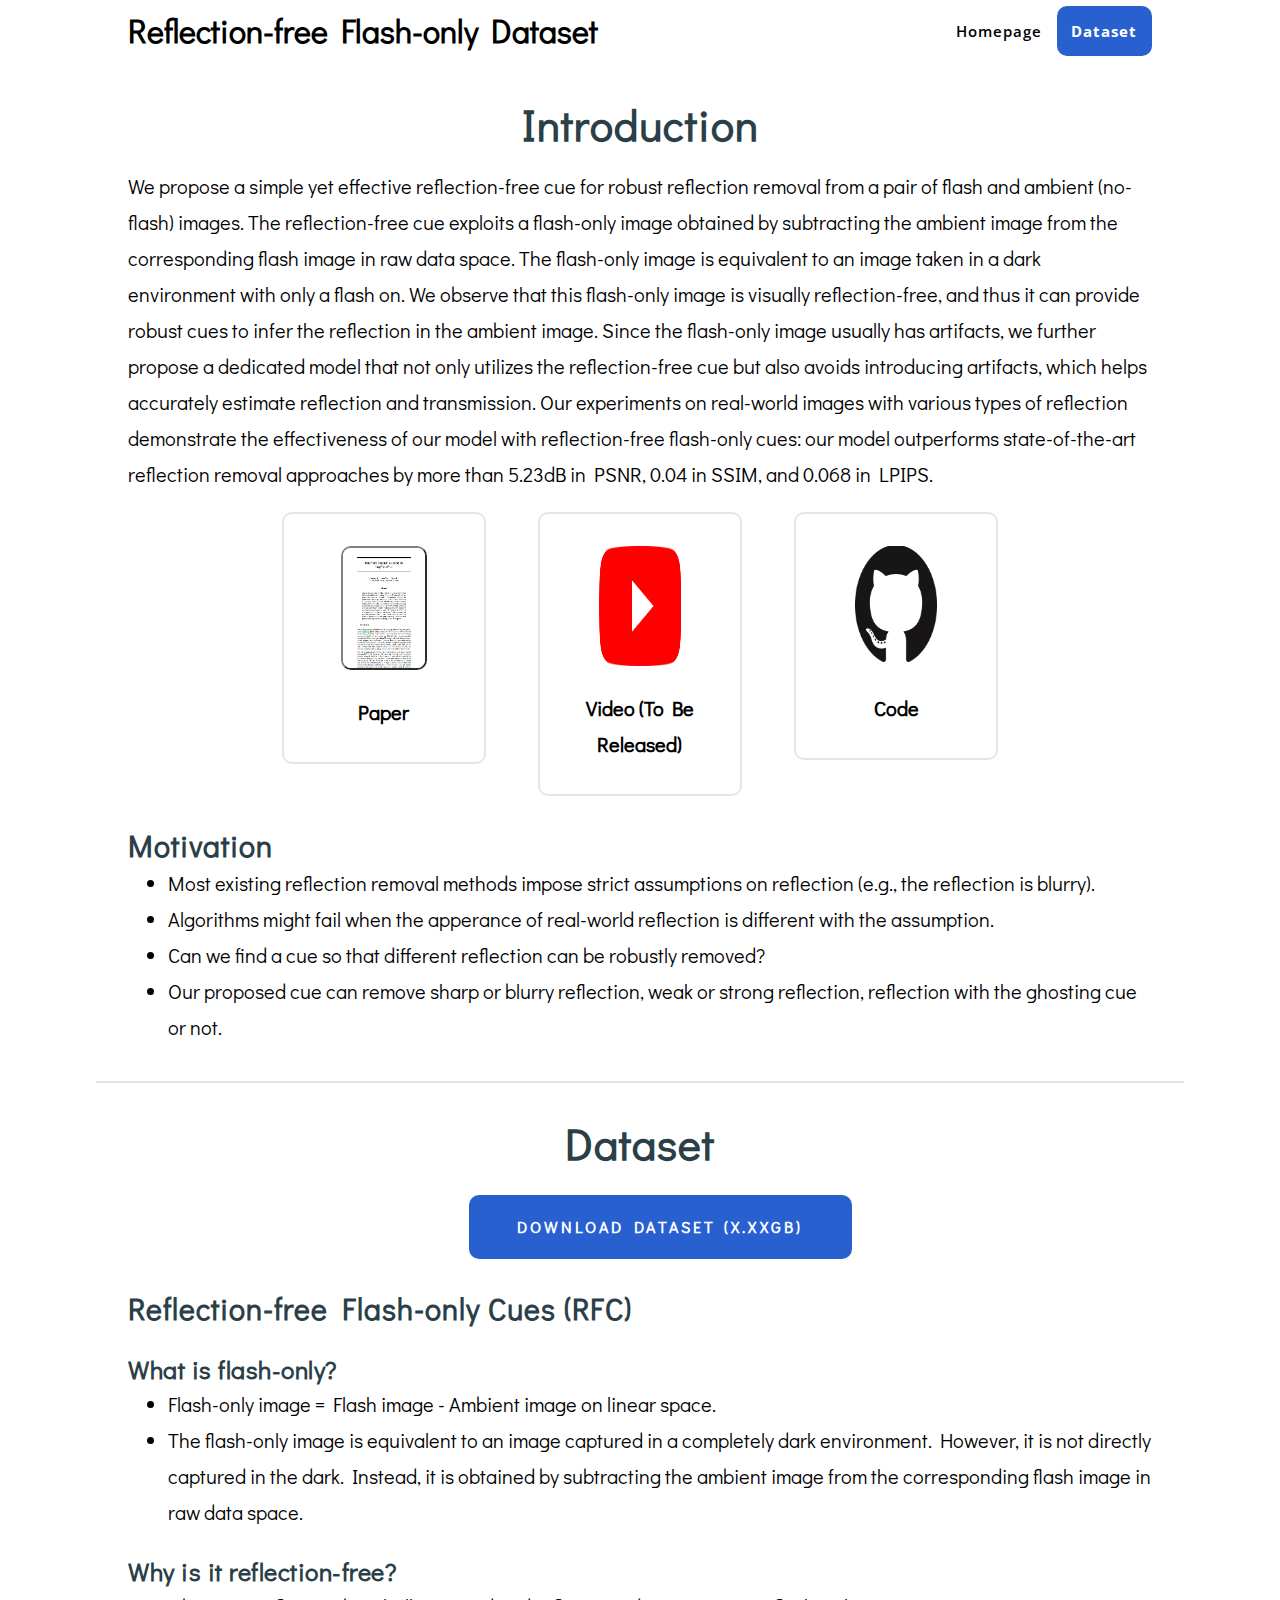
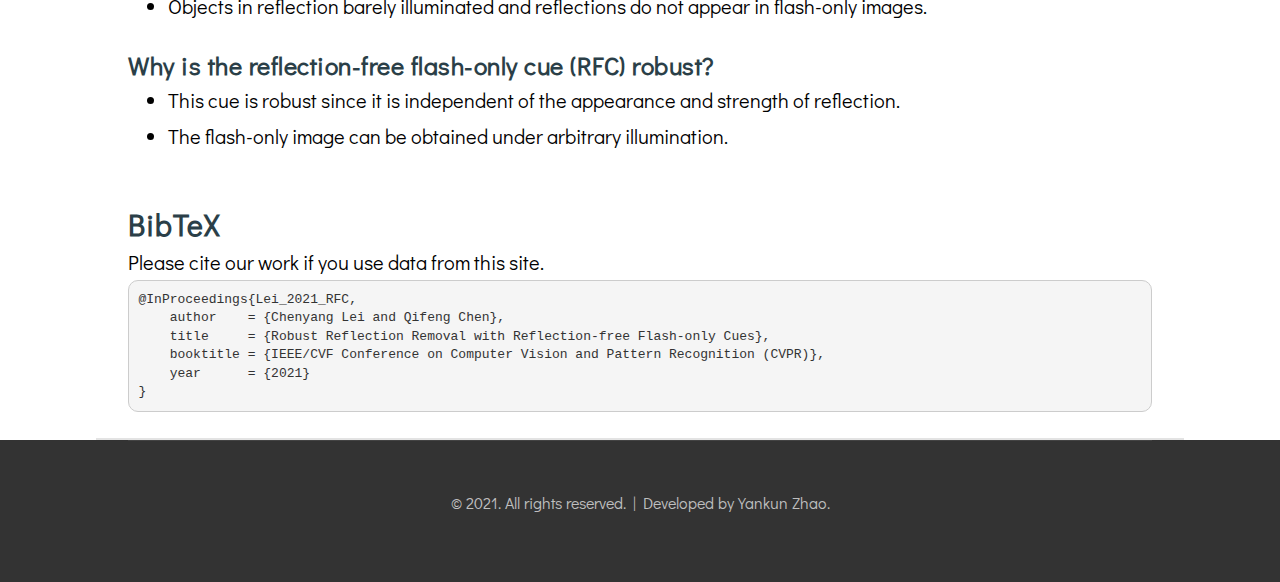
==== Flash-only Dataset.html @ 23f94fb0 "Add files via upload" ====
<!DOCTYPE html PUBLIC "-//W3C//DTD XHTML 1.0 Strict//EN" "http://www.w3.org/TR/xhtml1/DTD/xhtml1-strict.dtd">
<html xmlns="http://www.w3.org/1999/xhtml">




<head>
<meta http-equiv="Content-Type" content="text/html; charset=utf-8" />
<title>Reflection-free Flash-only Dataset</title>
<meta name="keywords" content="" />
<meta name="description" content="" />
<link href="https://fonts.googleapis.com/css?family=Varela" rel="stylesheet" />
<link href="https://fonts.googleapis.com/css?family=Didact+Gothic" rel="stylesheet" />
<link href="https://fonts.googleapis.com/css?family=Open+Sans:400,300,600,700,800" rel="stylesheet" />
<link href="default.css" rel="stylesheet" type="text/css" media="all" />
<link href="fonts.css" rel="stylesheet" type="text/css" media="all" />
<!-- <script src="https://ajax.googleapis.com/ajax/libs/jquery/3.5.1/jquery.min.js"></script> -->
<!-- <script> 
    $(function(){
      $("#leaderboard_table").load("./table/leaderboard.html"); 
    });
</script> -->
</head>





<body>
<div id="wrapper">
	<div id="header-wrapper">
	<div id="header" class="container">
		<div id="logo">
			<h1><a style="text-transform: none;" href="#header">Reflection-free Flash-only Dataset</a></h1>
		</div>
		<div id="menu">
			<ul>
				<li><a href="index.html" accesskey="1" title="">Homepage</a></li>
				<li class="current_page_item">
					<div class="dropdown">
						<a class="dropbtn">Dataset</a>
						<div class="dropdown-content">
							<a href="Raw-RGB Dataset.html">Raw-RGB</a>
						    <a href="Polarized Dataset.html">Polarized</a>
						    <a href="Flash-only Dataset.html">Flash-only</a>
						</div>
					</div>
				</li>			
			</ul>
		</div>
	</div>
	</div>

	<div id="extra" class="container" style="border-bottom: 2px solid #E3E3E3;">
		<div class="title" style="margin-bottom: 1em;">
			<h2>Introduction</h2>
		</div>

		
			<p style="text-align: left;">We propose a simple yet effective reflection-free cue for robust reflection removal from a pair of flash and ambient (no-flash) images. The reflection-free cue exploits a flash-only image obtained by subtracting the ambient image from the corresponding flash image in raw data space. The flash-only image is equivalent to an image taken in a dark environment with only a flash on. We observe that this flash-only image is visually reflection-free, and thus it can provide robust cues to infer the reflection in the ambient image. Since the flash-only image usually has artifacts, we further propose a dedicated model that not only utilizes the reflection-free cue but also avoids introducing artifacts, which helps accurately estimate reflection and transmission. Our experiments on real-world images with various types of reflection demonstrate the effectiveness of our model with reflection-free flash-only cues: our model outperforms state-of-the-art reflection removal approaches by more than 5.23dB in PSNR, 0.04 in SSIM, and 0.068 in LPIPS.</p>
		

		<div id="three-column">

			<div class="boxA">
				<div class="box">
					<a href="https://arxiv.org/abs/2103.04273">
	                    <img src="./images/paper.PNG" width="60%" height="120px" style="border: 2px outset gray; border-radius: 10px;"><br>
	                </a>
	                <p></p>
	                <p></p>
	                <a href="https://arxiv.org/abs/2103.04273" style=" font-size: 20px; color: black">
	                	<p style="margin-block-end: 0em;"><strong>Paper</strong></p>
	                </a>
                </div>
			</div>

			<div class="boxB">
				<div class="box">
					<a href="">
	                    <img src="./images/youtube_icon.png" width="60%" height="120px"><br>	                    
	                </a>
	                <p></p>
	                <p></p>
	                <a href="" style=" font-size: 20px; color: black">
	                	<p style="margin-block-end: 0em;"><strong>Video (To Be Released)</strong></p>
	                </a>
				</div>
			</div>

			<div class="boxC">
				<div class="box"> 
					<a href="https://github.com/ChenyangLEI/flash-reflection-removal">
                        <img src="./images/github_icon.png" width="60%" height="120px"><br>                              
                    </a>
                    <p></p>
                    <p></p>
                    <a href="https://github.com/ChenyangLEI/flash-reflection-removal" style=" font-size: 20px; color: black">
	                	<p style="margin-block-end: 0em;"><strong>Code</strong></p>
	                </a>
				</div>
			</div>

			<div class="container" style="width: 100%; overflow: hidden;">
				<h3>Motivation</h3>
				<ul style="list-style-type: disc; line-height: 180%; font-size: 20px;">
	              <li>Most existing reflection removal methods impose strict assumptions on reflection (e.g., the reflection is blurry).</li>
	              <li>Algorithms might fail when the apperance of real-world reflection is different with the assumption.</li>
	              <li>Can we find a cue so that different reflection can be robustly removed?</li>
	              <li>Our proposed cue can remove sharp or blurry reflection, weak or strong reflection, reflection with the ghosting cue or not.</li>
	            </ul>      		
			</div>

		</div>
	</div>





	<div id="Dataset" class="container" style="border-bottom: 2px solid #E3E3E3;">
		<div class="title" style="margin-bottom: 1em; text-align: center">
			<h2>Dataset</h2>
		</div>
		

		<ul class="actions">
			<li><a href="https://hkustconnect-my.sharepoint.com/:u:/g/personal/cleiaa_connect_ust_hk/EWv1afaxrhFKlbT7iX0b8FMB8R1ZeNyUWRQM__A_SPkVGQ?e=OoAlID" class="button">Download Dataset (X.XXGB)</a></li>
		</ul>


		
		<h3>Reflection-free Flash-only Cues (RFC)</h3>

		<h4>What is flash-only?</h4>
		<ul style="list-style-type: disc; line-height: 180%; font-size: 20px;">
          <li>Flash-only image = Flash image - Ambient image on linear space.</li>
          <li>The flash-only image is equivalent to an image captured in a completely dark environment. However, it is not directly captured in the dark. Instead, it is obtained by subtracting the ambient image from the corresponding flash image in raw data space.</li>
        </ul>

        <h4>Why is it reflection-free?</h4>
		<ul style="list-style-type: disc; line-height: 180%; font-size: 20px;">
          <li>Objects in reflection barely illuminated and reflections do not appear in flash-only images.</li>
        </ul>

        <h4>Why is the reflection-free flash-only cue (RFC) robust?</h4>
		<ul style="list-style-type: disc; line-height: 180%; font-size: 20px;">
          <li>This cue is robust since it is independent of the appearance and strength of reflection.</li>
          <li>The flash-only image can be obtained under arbitrary illumination.</li>
        </ul>      		

		<!-- <h3 style="margin-block-start: 1.2em;">Image Type</h3>

		<p style="text-align: left; margin-block-end: 0em;">We sort the data based on the smoothness of reflection and transmission.</p>

		<table class="styled-table" style="margin: 0px 0">
		    <thead>
		        <tr>
		            <th>BRST (blurry reflection and sharp transmission)</th>
		            <th>SRST (sharp reflection and sharp transmission)</th>
		            <th>BRBT (blurry reflection and blurry transmission)</th>
		            <th>Total</th>    
		        </tr>
		    </thead>
		    <tbody>
		        <tr>
		            <td>To be filled</td>
		            <td>To be filled</td>
		            <td>To be filled</td>
		            <td>6000 (1600)</td>
		        </tr>
		        
		    </tbody>
		</table> -->      		
		


		
		<h3 style="margin-block-start: 1.7em;">BibTeX</h3>
		<p style="margin-block-end: 0em;">Please cite our work if you use data from this site.</p>
        <pre>
@InProceedings{Lei_2021_RFC,
    author    = {Chenyang Lei and Qifeng Chen},
    title     = {Robust Reflection Removal with Reflection-free Flash-only Cues},
    booktitle = {IEEE/CVF Conference on Computer Vision and Pattern Recognition (CVPR)},
    year      = {2021}
}</pre>
		

	</div>


</div>



	


	<div id="copyright" class="container">
		<p>&copy; 2021. All rights reserved. | Developed by Yankun Zhao.</p>
	</div>

</body>
</html>
---- default.css ----
html, body
	{
		height: 100%;
	}
	
	body
	{
		margin: 0px;
		padding: 0px;
		background: #333333;
		font-family: 'Didact Gothic', sans-serif;
		font-size: 12pt;
		font-weight: 400;
		color: #000000;
	}

	/*body
	{
		margin: 0px;
		padding: 0px;
		background: #181818;
		font-family: 'Didact Gothic', sans-serif;
		font-size: 12pt;
		font-weight: 200;
		color: #FFF;
	}*/
	
	
	h1, h2, h3, h4
	{
		margin: 0;
		padding: 0;
		font-weight: 700;
		color: #2B3F48;
	}

	h2
	{
		letter-spacing: 1px;
	}

	h3
	{
		font-size: 30px;
		margin-top: 1em;
		letter-spacing: 1px;
	}

	h4
	{
		font-size: 25px;
		margin-top: 1em;
		letter-spacing: 0.5px;
	}
	
	p, ol, ul
	{
		margin-top: 0;
	}
	
	ol, ul
	{
		padding: 0;
		list-style-type: disc;
	}

	ul
	{
		display: block;
	    list-style-type: disc;
	    margin-block-start: 0em;
	    margin-block-end: 1em;
	    margin-inline-start: 0px;
	    margin-inline-end: 0px;
	    padding-inline-start: 40px;
	}
	
	ul.actions
	{	
		list-style-type: none;
		text-align: center;
	}
		
	ul.actions li
	{
	}
	
	p
	{
		font-size: 20px;
		line-height: 180%;
	}
	
	strong
	{
	}
	
	a
	{
		color: #0000FF;
		text-decoration: none;
	}
	
	a:hover
	{
		text-decoration: underline;
	}
	
	.container
	{
		overflow: visible;
		margin: 0em auto;
		width: 80%;
	}
	
/*********************************************************************************/
/* Image Style                                                                   */
/*********************************************************************************/

	.image
	{
		display: inline-block;
	}
	
	.image img
	{
		display: block;
		width: 100%;
	}
	
	.image-full
	{
		display: block;
		width: 100%;
		margin: 0 0 2em 0;
	}
	
	.image-left
	{
		float: left;
		margin: 0 2em 2em 0;
	}
	
	.image-centered
	{
		display: block;
		margin: 0 0 2em 0;
	}
	
	.image-centered img
	{
		margin: 0 auto;
		width: auto;
	}

/*********************************************************************************/
/* List Styles                                                                   */
/*********************************************************************************/

	ul.staff
	{
		margin-bottom: 3em;
	}

	ul.staff li
	{
		display: inline-block;
	}
	
	ul.staff li img
	{
		width: 80%;
		border-radius: 50%;
	}


/*********************************************************************************/
/* Social Icon Styles                                                            */
/*********************************************************************************/

	ul.contact
	{
		margin: 0;
		padding: 2em 0em 0em 0em;
		list-style: none;
	}
	
	ul.contact li
	{
		display: inline-block;
		padding: 0em 0.30em;
		font-size: 1em;
	}
	
	ul.contact li span
	{
		display: none;
		margin: 0;
		padding: 0;
	}
	
	ul.contact li a
	{
		color: #FFF;
	}
	
	ul.contact li a:before
	{
		display: inline-block;
		background: #3f3f3f;
		width: 40px;
		height: 40px;
		line-height: 40px;
		border-radius: 20px;
		text-align: center;
		color: #FFFFFF;
	}
	
	ul.contact li a.icon-twitter:before { background: #2DAAE4; }
	ul.contact li a.icon-facebook:before { background: #39599F; }
	ul.contact li a.icon-dribbble:before { background: #C4376B;	}
	ul.contact li a.icon-tumblr:before { background: #31516A; }
	ul.contact li a.icon-rss:before { background: #F2600B; }

/*********************************************************************************/
/* Button Style                                                                  */
/*********************************************************************************/

	.button
	{
		display: inline-block;
		padding: 0em 3em;
		background: #009E2D;
		letter-spacing: 0.20em;
		line-height: 4em;
		text-decoration: none;
		text-transform: uppercase;
		font-weight: 400;
		font-size: 1em;
		color: #FFF;
	}
	
	.button:before
	{
		display: inline-block;
		background: #FFC31F;
		margin-right: 1em;
		width: 40px;
		height: 40px;
		line-height: 40px;
		border-radius: 20px;
		text-align: center;
		color: #272925;
	}
	
/*********************************************************************************/
/* Heading Titles                                                                */
/*********************************************************************************/

	.title
	{
		margin-bottom: 2em;
	}
	
	.title h2
	{
		font-size: 2.7em;
	}
	
	.title .byline
	{
		font-size: 1.7em;
		color: #6F6F6F;
	}
		
/*********************************************************************************/
/* 4-column                                                                      */
/*********************************************************************************/

	.box1,
	.box2,
	.box3,
	.box4
	{
		width: 235px;
	}
	
	.box1,
	.box2,
	.box3,
	{
		float: left;
		margin-right: 20px;
	}
	
	.box4
	{
		float: right;
	}
	
/*********************************************************************************/
/* 3-column                                                                      */
/*********************************************************************************/

	.boxA,
	.boxB,
	.boxC
	{
		width: 20%;
	}

	.boxA
	{
		float: left;
		margin-left: 15%;
		margin-right: 5%;
	}
	
	.boxB{
		float: left;
		margin-right: 5%;
	}

	.boxC
	{
		float: right;
		margin-right: 15%;
	}

/*********************************************************************************/
/* 2-column                                                                      */
/*********************************************************************************/

	.tbox1,
	.tbox2
	{
		width: 575px;
	}
	
	.tbox1
	{
		float: left;
	}

	.tbox2
	{
		float: right;
	}
	
	#wrapper
	{
		background: #FFF;
	}

/*********************************************************************************/
/* Header                                                                        */
/*********************************************************************************/

	#header-wrapper
	{
		height: 4em;
		background: #FFF;
	}

	#header
	{
		position: relative;
		padding: 3em 0em;
	}

/*********************************************************************************/
/* Logo                                                                          */
/*********************************************************************************/

	#logo
	{
		position: absolute;
		top: 0.6em;
		left: 0;
	}
	
	#logo h1
	{
		color: #FFF;
	}
	
	#logo a
	{
		font-family: 'Didact Gothic', sans-serif;
		text-decoration: none;
		text-transform: uppercase;
		color: #000000;
	}

/*********************************************************************************/
/* Menu                                                                          */
/*********************************************************************************/

	#menu
	{
		position: absolute;
		top: 1.25em;
		right: 0;
		font-weight: 600;
	}
	
	#menu ul
	{
		display: inline-block;
	}
	
	#menu li
	{
		display: block;
		float: left;
		text-align: center;
	}
	
	#menu li a, #menu li span
	{
		font-family: 'Open Sans', sans-serif;

		padding: 1em 1em;
		letter-spacing: 1px;
		text-decoration: none;
		/*text-transform: uppercase;*/
		font-size: 11pt;
		color: #000000;
	}
	
	#menu li:hover a, #menu li.active a, #menu li.active span
	{
		font-weight: 700;
	}
	
	#menu .current_page_item a
	{
		background: #2960d0;
		border-radius: 10px;
		color: #FFF;
		font-weight: 700;
	}
	
	#menu .icon
	{
	}

/*********************************************************************************/
/* Banner                                                                        */
/*********************************************************************************/

	#banner
	{
		height: 15em;
		overflow: hidden;
		padding: 3em 0em 3em 0em;
		background-image: url(./images/6.jpg), linear-gradient(180deg, white, #666666);
		background-repeat: repeat;
		background-size: auto 100%;
		text-align: center;
		color: rgba(255,255,255,.8);
	}

	#banner .title
	{	
		font-family: 'Didact Gothic', sans-serif;
		margin-bottom: 1em;
	}

	#banner .title h2
	{
		color: #FFF;
	}

	#banner .title .byline
	{
		color: rgba(255,255,255,.6);
	}
	
	#banner .button
	{
		margin-top: 3em;
		background: #2960d0 !important;
		border-radius: 10px;
		color: #FFF;
		font-weight: 700;
	}

/*********************************************************************************/
/* Page                                                                          */
/*********************************************************************************/

	#page
	{
		padding: 5em 0em;
		text-align: center;
	}
	
	#page .button
	{
		margin-top: 2em;
		display: inline-block;
		text-align: center;
	}

/*********************************************************************************/
/* Content                                                                       */
/*********************************************************************************/

	#content
	{
	}

/*********************************************************************************/
/* Sidebar                                                                       */
/*********************************************************************************/

	#sidebar
	{
	}

/*********************************************************************************/
/* Footer                                                                        */
/*********************************************************************************/

	#footer
	{
	}

/*********************************************************************************/
/* Copyright                                                                     */
/*********************************************************************************/

	#copyright
	{
		overflow: hidden;
		padding: 3em 0em;
		border-top: 1px solid rgba(255,255,255,0.08);
	}
	
	#copyright p
	{
		text-align: center;
		font-size: 1em;
		color: rgba(255,255,255,0.7);
	}
	
	#copyright a
	{
		text-decoration: none;
		color: rgba(255,255,255,0.8);
	}

/*********************************************************************************/
/* Featured                                                                      */
/*********************************************************************************/

	#featured
	{
		overflow: hidden;
		padding: 5em 0em;
		background: #009E2D;
		color: rgba(255,255,255,.8);
		text-align: center;
	}

	#featured a
	{
		color: rgba(255,255,255,1);
	}
	
	#featured .button
	{
		background: #FFF;
		margin-top: 3em;
		font-size: 1em;
		color: #009E2D;
	}

	#featured .title
	{
	}

	#featured .title h2
	{
		color: #FFF;
	}

	#featured .title .byline
	{
		color: rgba(255,255,255,.6);
	}

/*********************************************************************************/
/* Featured                                                                      */
/*********************************************************************************/

.box
{
	padding: 2em 2em 2em 2em;
	border: 2px solid rgba(0,0,0,0.1);
	border-radius: 10px;
	text-align: center;
}


	#extra
	{
		overflow: hidden;
		padding: 2em 2em 1em 2em;
	}
	
	#extra .title
	{
		text-align: center;
	}
	
	#extra .button
	{
		margin-top: 5em;
	}
	
	#extra .fa
	{
		display: block;
		margin-bottom: 0.5em;
		text-align: center;
		font-size: 3em;
	}

	#Dataset
	{
		overflow: hidden;
		padding: 2em 2em 1em 2em;
	}

	#Dataset .button
	{
		margin-top: 0.5em;
		background: #2960d0 !important;
		border-radius: 10px;
		color: #FFF;
		font-weight: 700;
	}

	#Leaderboard
	{
		overflow: hidden;
		padding: 2em 2em 1em 2em;
	}

	#Contact
	{
		overflow: hidden;
		padding: 2em 2em 1em 2em;
	}

	#License
	{
		overflow: hidden;
		padding: 2em 2em 1em 2em;
	}

pre 
{
    display: block;
    padding: 9.5px;
    margin: 0 0 10px;
    font-size: 13px;
    line-height: 1.42857143;
    color: #333;
    word-break: break-all;
    word-wrap: break-word;
    background-color: #f5f5f5;
    border: 1px solid #ccc;
    border-radius: 10px;
    text-align: left;
}

.styled-table {
    border-collapse: collapse;
    margin: 25px 0;
    font-family: 'Didact Gothic', sans-serif;
	font-size: 17px;
	letter-spacing: 0.1em;
    width: 100%;
    box-shadow: 0 0 20px rgba(0, 0, 0, 0.15);
    font-weight: 600;
}

.styled-table thead tr {
	font-size: 17px;
	font-weight: 700;
    background-color: #2960d0;
    color: #ffffff;
    text-align: center;
}

.styled-table th,
.styled-table td {
    padding: 12px 15px;
    text-align: center;
}

.styled-table tbody tr {
    border-bottom: 1px solid #dddddd;
    text-align: center;
}

.styled-table tbody tr:nth-of-type(even) {
    background-color: #f3f3f3;
}

.styled-table tbody tr:last-of-type {
    border-bottom: 2px solid #2960d0;
}

.dropbtn {
}

.dropdown {
	position: relative;
	display: inline-block;
}

.dropdown-content {
	border-radius: 10px;
	margin-top: 1em;
	display: none;
	position: absolute;
	background-color: #f1f1f1;
	width: 100%;
	box-shadow: 0px 8px 16px 0px rgba(0,0,0,0.2);
	z-index: 1;
	overflow:auto;
}

.dropdown-content a {
	color: black;
	text-decoration: none;
	display: block;
}

.dropdown-content a:hover {background-color: #ddd;}

.dropdown:hover .dropdown-content {display: block; background-color: #f1f1f1;}

.dropdown:hover .dropbtn {}

/*background: #2960d0;
		border-radius: 10px;
		color: #FFF;
		font-weight: 700;*/
/*#DSlist a{background-color: #f1f1f1;}

#DSlist .dropdown-content{background-color: #f1f1f1;}

#DSlist a:hover {background-color: #ddd;}*/

#menu .dropdown-content a
{
	background-color: #f1f1f1;
	padding: 10px 3px;
	color: black;
	font-weight: 700;
}

#menu .dropdown-content a:hover {background-color: #ddd;}
---- fonts.css ----
@charset 'UTF-8';

@font-face{font-family:'FontAwesome';src:url('font/fontawesome-webfont.eot?v=4.0.1');src:url('font/fontawesome-webfont.eot?#iefix&v=4.0.1') format('embedded-opentype'),url('font/fontawesome-webfont.woff?v=4.0.1') format('woff'),url('font/fontawesome-webfont.ttf?v=4.0.1') format('truetype'),url('font/fontawesome-webfont.svg?v=4.0.1#fontawesomeregular') format('svg');font-weight:normal;font-style:normal}

/*********************************************************************************/
/* Icons                                                                         */
/* Powered by Font Awesome by Dave Gandy | http://fontawesome.io                 */
/* Licensed under the SIL OFL 1.1 (font), MIT (CSS)                              */
/*********************************************************************************/

	.fa
	{
		text-decoration: none;
	}

		.fa:before
		{
			display:inline-block;
			font-family: FontAwesome;
			font-size: 1.25em;
			text-decoration: none;
			font-style: normal;
			font-weight: normal;
			line-height: 1;
			-webkit-font-smoothing:antialiased;
			-moz-osx-font-smoothing:grayscale;
		}

		.fa-lg{font-size:1.3333333333333333em;line-height:.75em;vertical-align:-15%}
		.fa-2x{font-size:2em}
		.fa-3x{font-size:3em}
		.fa-4x{font-size:4em}
		.fa-5x{font-size:5em}
		.fa-fw{width:1.2857142857142858em;text-align:center}
		.fa-ul{padding-left:0;margin-left:2.142857142857143em;list-style-type:none}.fa-ul>li{position:relative}
		.fa-li{position:absolute;left:-2.142857142857143em;width:2.142857142857143em;top:.14285714285714285em;text-align:center}.fa-li.fa-lg{left:-1.8571428571428572em}
		.fa-border{padding:.2em .25em .15em;border:solid .08em #eee;border-radius:.1em}
		.pull-right{float:right}
		.pull-left{float:left}
		.fa.pull-left{margin-right:.3em}
		.fa.pull-right{margin-left:.3em}
		.fa-spin{-webkit-animation:spin 2s infinite linear;-moz-animation:spin 2s infinite linear;-o-animation:spin 2s infinite linear;animation:spin 2s infinite linear}
		@-moz-keyframes spin{0%{-moz-transform:rotate(0deg)} 100%{-moz-transform:rotate(359deg)}}@-webkit-keyframes spin{0%{-webkit-transform:rotate(0deg)} 100%{-webkit-transform:rotate(359deg)}}@-o-keyframes spin{0%{-o-transform:rotate(0deg)} 100%{-o-transform:rotate(359deg)}}@-ms-keyframes spin{0%{-ms-transform:rotate(0deg)} 100%{-ms-transform:rotate(359deg)}}@keyframes spin{0%{transform:rotate(0deg)} 100%{transform:rotate(359deg)}}.fa-rotate-90{filter:progid:DXImageTransform.Microsoft.BasicImage(rotation=1);-webkit-transform:rotate(90deg);-moz-transform:rotate(90deg);-ms-transform:rotate(90deg);-o-transform:rotate(90deg);transform:rotate(90deg)}
		.fa-rotate-180{filter:progid:DXImageTransform.Microsoft.BasicImage(rotation=2);-webkit-transform:rotate(180deg);-moz-transform:rotate(180deg);-ms-transform:rotate(180deg);-o-transform:rotate(180deg);transform:rotate(180deg)}
		.fa-rotate-270{filter:progid:DXImageTransform.Microsoft.BasicImage(rotation=3);-webkit-transform:rotate(270deg);-moz-transform:rotate(270deg);-ms-transform:rotate(270deg);-o-transform:rotate(270deg);transform:rotate(270deg)}
		.fa-flip-horizontal{filter:progid:DXImageTransform.Microsoft.BasicImage(rotation=0, mirror=1);-webkit-transform:scale(-1, 1);-moz-transform:scale(-1, 1);-ms-transform:scale(-1, 1);-o-transform:scale(-1, 1);transform:scale(-1, 1)}
		.fa-flip-vertical{filter:progid:DXImageTransform.Microsoft.BasicImage(rotation=2, mirror=1);-webkit-transform:scale(1, -1);-moz-transform:scale(1, -1);-ms-transform:scale(1, -1);-o-transform:scale(1, -1);transform:scale(1, -1)}
		.fa-stack{position:relative;display:inline-block;width:2em;height:2em;line-height:2em;vertical-align:middle}
		.fa-stack-1x,.fa-stack-2x{position:absolute;left:0;width:100%;text-align:center}
		.fa-stack-1x{line-height:inherit}
		.fa-stack-2x{font-size:2em}
		.fa-inverse{color:#fff}
		.fa-glass:before{content:"\f000"}
		.fa-music:before{content:"\f001"}
		.fa-search:before{content:"\f002"}
		.fa-envelope-o:before{content:"\f003"}
		.fa-heart:before{content:"\f004"}
		.fa-star:before{content:"\f005"}
		.fa-star-o:before{content:"\f006"}
		.fa-user:before{content:"\f007"}
		.fa-film:before{content:"\f008"}
		.fa-th-large:before{content:"\f009"}
		.fa-th:before{content:"\f00a"}
		.fa-th-list:before{content:"\f00b"}
		.fa-check:before{content:"\f00c"}
		.fa-times:before{content:"\f00d"}
		.fa-search-plus:before{content:"\f00e"}
		.fa-search-minus:before{content:"\f010"}
		.fa-power-off:before{content:"\f011"}
		.fa-signal:before{content:"\f012"}
		.fa-gear:before,.fa-cog:before{content:"\f013"}
		.fa-trash-o:before{content:"\f014"}
		.fa-home:before{content:"\f015"}
		.fa-file-o:before{content:"\f016"}
		.fa-clock-o:before{content:"\f017"}
		.fa-road:before{content:"\f018"}
		.fa-download:before{content:"\f019"}
		.fa-arrow-circle-o-down:before{content:"\f01a"}
		.fa-arrow-circle-o-up:before{content:"\f01b"}
		.fa-inbox:before{content:"\f01c"}
		.fa-play-circle-o:before{content:"\f01d"}
		.fa-rotate-right:before,.fa-repeat:before{content:"\f01e"}
		.fa-refresh:before{content:"\f021"}
		.fa-list-alt:before{content:"\f022"}
		.fa-lock:before{content:"\f023"}
		.fa-flag:before{content:"\f024"}
		.fa-headphones:before{content:"\f025"}
		.fa-volume-off:before{content:"\f026"}
		.fa-volume-down:before{content:"\f027"}
		.fa-volume-up:before{content:"\f028"}
		.fa-qrcode:before{content:"\f029"}
		.fa-barcode:before{content:"\f02a"}
		.fa-tag:before{content:"\f02b"}
		.fa-tags:before{content:"\f02c"}
		.fa-book:before{content:"\f02d"}
		.fa-bookmark:before{content:"\f02e"}
		.fa-print:before{content:"\f02f"}
		.fa-camera:before{content:"\f030"}
		.fa-font:before{content:"\f031"}
		.fa-bold:before{content:"\f032"}
		.fa-italic:before{content:"\f033"}
		.fa-text-height:before{content:"\f034"}
		.fa-text-width:before{content:"\f035"}
		.fa-align-left:before{content:"\f036"}
		.fa-align-center:before{content:"\f037"}
		.fa-align-right:before{content:"\f038"}
		.fa-align-justify:before{content:"\f039"}
		.fa-list:before{content:"\f03a"}
		.fa-dedent:before,.fa-outdent:before{content:"\f03b"}
		.fa-indent:before{content:"\f03c"}
		.fa-video-camera:before{content:"\f03d"}
		.fa-picture-o:before{content:"\f03e"}
		.fa-pencil:before{content:"\f040"}
		.fa-map-marker:before{content:"\f041"}
		.fa-adjust:before{content:"\f042"}
		.fa-tint:before{content:"\f043"}
		.fa-edit:before,.fa-pencil-square-o:before{content:"\f044"}
		.fa-share-square-o:before{content:"\f045"}
		.fa-check-square-o:before{content:"\f046"}
		.fa-move:before{content:"\f047"}
		.fa-step-backward:before{content:"\f048"}
		.fa-fast-backward:before{content:"\f049"}
		.fa-backward:before{content:"\f04a"}
		.fa-play:before{content:"\f04b"}
		.fa-pause:before{content:"\f04c"}
		.fa-stop:before{content:"\f04d"}
		.fa-forward:before{content:"\f04e"}
		.fa-fast-forward:before{content:"\f050"}
		.fa-step-forward:before{content:"\f051"}
		.fa-eject:before{content:"\f052"}
		.fa-chevron-left:before{content:"\f053"}
		.fa-chevron-right:before{content:"\f054"}
		.fa-plus-circle:before{content:"\f055"}
		.fa-minus-circle:before{content:"\f056"}
		.fa-times-circle:before{content:"\f057"}
		.fa-check-circle:before{content:"\f058"}
		.fa-question-circle:before{content:"\f059"}
		.fa-info-circle:before{content:"\f05a"}
		.fa-crosshairs:before{content:"\f05b"}
		.fa-times-circle-o:before{content:"\f05c"}
		.fa-check-circle-o:before{content:"\f05d"}
		.fa-ban:before{content:"\f05e"}
		.fa-arrow-left:before{content:"\f060"}
		.fa-arrow-right:before{content:"\f061"}
		.fa-arrow-up:before{content:"\f062"}
		.fa-arrow-down:before{content:"\f063"}
		.fa-mail-forward:before,.fa-share:before{content:"\f064"}
		.fa-resize-full:before{content:"\f065"}
		.fa-resize-small:before{content:"\f066"}
		.fa-plus:before{content:"\f067"}
		.fa-minus:before{content:"\f068"}
		.fa-asterisk:before{content:"\f069"}
		.fa-exclamation-circle:before{content:"\f06a"}
		.fa-gift:before{content:"\f06b"}
		.fa-leaf:before{content:"\f06c"}
		.fa-fire:before{content:"\f06d"}
		.fa-eye:before{content:"\f06e"}
		.fa-eye-slash:before{content:"\f070"}
		.fa-warning:before,.fa-exclamation-triangle:before{content:"\f071"}
		.fa-plane:before{content:"\f072"}
		.fa-calendar:before{content:"\f073"}
		.fa-random:before{content:"\f074"}
		.fa-comment:before{content:"\f075"}
		.fa-magnet:before{content:"\f076"}
		.fa-chevron-up:before{content:"\f077"}
		.fa-chevron-down:before{content:"\f078"}
		.fa-retweet:before{content:"\f079"}
		.fa-shopping-cart:before{content:"\f07a"}
		.fa-folder:before{content:"\f07b"}
		.fa-folder-open:before{content:"\f07c"}
		.fa-resize-vertical:before{content:"\f07d"}
		.fa-resize-horizontal:before{content:"\f07e"}
		.fa-bar-chart-o:before{content:"\f080"}
		.fa-twitter-square:before{content:"\f081"}
		.fa-facebook-square:before{content:"\f082"}
		.fa-camera-retro:before{content:"\f083"}
		.fa-key:before{content:"\f084"}
		.fa-gears:before,.fa-cogs:before{content:"\f085"}
		.fa-comments:before{content:"\f086"}
		.fa-thumbs-o-up:before{content:"\f087"}
		.fa-thumbs-o-down:before{content:"\f088"}
		.fa-star-half:before{content:"\f089"}
		.fa-heart-o:before{content:"\f08a"}
		.fa-sign-out:before{content:"\f08b"}
		.fa-linkedin-square:before{content:"\f08c"}
		.fa-thumb-tack:before{content:"\f08d"}
		.fa-external-link:before{content:"\f08e"}
		.fa-sign-in:before{content:"\f090"}
		.fa-trophy:before{content:"\f091"}
		.fa-github-square:before{content:"\f092"}
		.fa-upload:before{content:"\f093"}
		.fa-lemon-o:before{content:"\f094"}
		.fa-phone:before{content:"\f095"}
		.fa-square-o:before{content:"\f096"}
		.fa-bookmark-o:before{content:"\f097"}
		.fa-phone-square:before{content:"\f098"}
		.fa-twitter:before{content:"\f099"}
		.fa-facebook:before{content:"\f09a"}
		.fa-github:before{content:"\f09b"}
		.fa-unlock:before{content:"\f09c"}
		.fa-credit-card:before{content:"\f09d"}
		.fa-rss:before{content:"\f09e"}
		.fa-hdd-o:before{content:"\f0a0"}
		.fa-bullhorn:before{content:"\f0a1"}
		.fa-bell:before{content:"\f0f3"}
		.fa-certificate:before{content:"\f0a3"}
		.fa-hand-o-right:before{content:"\f0a4"}
		.fa-hand-o-left:before{content:"\f0a5"}
		.fa-hand-o-up:before{content:"\f0a6"}
		.fa-hand-o-down:before{content:"\f0a7"}
		.fa-arrow-circle-left:before{content:"\f0a8"}
		.fa-arrow-circle-right:before{content:"\f0a9"}
		.fa-arrow-circle-up:before{content:"\f0aa"}
		.fa-arrow-circle-down:before{content:"\f0ab"}
		.fa-globe:before{content:"\f0ac"}
		.fa-wrench:before{content:"\f0ad"}
		.fa-tasks:before{content:"\f0ae"}
		.fa-filter:before{content:"\f0b0"}
		.fa-briefcase:before{content:"\f0b1"}
		.fa-fullscreen:before{content:"\f0b2"}
		.fa-group:before{content:"\f0c0"}
		.fa-chain:before,.fa-link:before{content:"\f0c1"}
		.fa-cloud:before{content:"\f0c2"}
		.fa-flask:before{content:"\f0c3"}
		.fa-cut:before,.fa-scissors:before{content:"\f0c4"}
		.fa-copy:before,.fa-files-o:before{content:"\f0c5"}
		.fa-paperclip:before{content:"\f0c6"}
		.fa-save:before,.fa-floppy-o:before{content:"\f0c7"}
		.fa-square:before{content:"\f0c8"}
		.fa-reorder:before{content:"\f0c9"}
		.fa-list-ul:before{content:"\f0ca"}
		.fa-list-ol:before{content:"\f0cb"}
		.fa-strikethrough:before{content:"\f0cc"}
		.fa-underline:before{content:"\f0cd"}
		.fa-table:before{content:"\f0ce"}
		.fa-magic:before{content:"\f0d0"}
		.fa-truck:before{content:"\f0d1"}
		.fa-pinterest:before{content:"\f0d2"}
		.fa-pinterest-square:before{content:"\f0d3"}
		.fa-google-plus-square:before{content:"\f0d4"}
		.fa-google-plus:before{content:"\f0d5"}
		.fa-money:before{content:"\f0d6"}
		.fa-caret-down:before{content:"\f0d7"}
		.fa-caret-up:before{content:"\f0d8"}
		.fa-caret-left:before{content:"\f0d9"}
		.fa-caret-right:before{content:"\f0da"}
		.fa-columns:before{content:"\f0db"}
		.fa-unsorted:before,.fa-sort:before{content:"\f0dc"}
		.fa-sort-down:before,.fa-sort-asc:before{content:"\f0dd"}
		.fa-sort-up:before,.fa-sort-desc:before{content:"\f0de"}
		.fa-envelope:before{content:"\f0e0"}
		.fa-linkedin:before{content:"\f0e1"}
		.fa-rotate-left:before,.fa-undo:before{content:"\f0e2"}
		.fa-legal:before,.fa-gavel:before{content:"\f0e3"}
		.fa-dashboard:before,.fa-tachometer:before{content:"\f0e4"}
		.fa-comment-o:before{content:"\f0e5"}
		.fa-comments-o:before{content:"\f0e6"}
		.fa-flash:before,.fa-bolt:before{content:"\f0e7"}
		.fa-sitemap:before{content:"\f0e8"}
		.fa-umbrella:before{content:"\f0e9"}
		.fa-paste:before,.fa-clipboard:before{content:"\f0ea"}
		.fa-lightbulb-o:before{content:"\f0eb"}
		.fa-exchange:before{content:"\f0ec"}
		.fa-cloud-download:before{content:"\f0ed"}
		.fa-cloud-upload:before{content:"\f0ee"}
		.fa-user-md:before{content:"\f0f0"}
		.fa-stethoscope:before{content:"\f0f1"}
		.fa-suitcase:before{content:"\f0f2"}
		.fa-bell-o:before{content:"\f0a2"}
		.fa-coffee:before{content:"\f0f4"}
		.fa-cutlery:before{content:"\f0f5"}
		.fa-file-text-o:before{content:"\f0f6"}
		.fa-building:before{content:"\f0f7"}
		.fa-hospital:before{content:"\f0f8"}
		.fa-ambulance:before{content:"\f0f9"}
		.fa-medkit:before{content:"\f0fa"}
		.fa-fighter-jet:before{content:"\f0fb"}
		.fa-beer:before{content:"\f0fc"}
		.fa-h-square:before{content:"\f0fd"}
		.fa-plus-square:before{content:"\f0fe"}
		.fa-angle-double-left:before{content:"\f100"}
		.fa-angle-double-right:before{content:"\f101"}
		.fa-angle-double-up:before{content:"\f102"}
		.fa-angle-double-down:before{content:"\f103"}
		.fa-angle-left:before{content:"\f104"}
		.fa-angle-right:before{content:"\f105"}
		.fa-angle-up:before{content:"\f106"}
		.fa-angle-down:before{content:"\f107"}
		.fa-desktop:before{content:"\f108"}
		.fa-laptop:before{content:"\f109"}
		.fa-tablet:before{content:"\f10a"}
		.fa-mobile-phone:before,.fa-mobile:before{content:"\f10b"}
		.fa-circle-o:before{content:"\f10c"}
		.fa-quote-left:before{content:"\f10d"}
		.fa-quote-right:before{content:"\f10e"}
		.fa-spinner:before{content:"\f110"}
		.fa-circle:before{content:"\f111"}
		.fa-mail-reply:before,.fa-reply:before{content:"\f112"}
		.fa-github-alt:before{content:"\f113"}
		.fa-folder-o:before{content:"\f114"}
		.fa-folder-open-o:before{content:"\f115"}
		.fa-expand-o:before{content:"\f116"}
		.fa-collapse-o:before{content:"\f117"}
		.fa-smile-o:before{content:"\f118"}
		.fa-frown-o:before{content:"\f119"}
		.fa-meh-o:before{content:"\f11a"}
		.fa-gamepad:before{content:"\f11b"}
		.fa-keyboard-o:before{content:"\f11c"}
		.fa-flag-o:before{content:"\f11d"}
		.fa-flag-checkered:before{content:"\f11e"}
		.fa-terminal:before{content:"\f120"}
		.fa-code:before{content:"\f121"}
		.fa-reply-all:before{content:"\f122"}
		.fa-mail-reply-all:before{content:"\f122"}
		.fa-star-half-empty:before,.fa-star-half-full:before,.fa-star-half-o:before{content:"\f123"}
		.fa-location-arrow:before{content:"\f124"}
		.fa-crop:before{content:"\f125"}
		.fa-code-fork:before{content:"\f126"}
		.fa-unlink:before,.fa-chain-broken:before{content:"\f127"}
		.fa-question:before{content:"\f128"}
		.fa-info:before{content:"\f129"}
		.fa-exclamation:before{content:"\f12a"}
		.fa-superscript:before{content:"\f12b"}
		.fa-subscript:before{content:"\f12c"}
		.fa-eraser:before{content:"\f12d"}
		.fa-puzzle-piece:before{content:"\f12e"}
		.fa-microphone:before{content:"\f130"}
		.fa-microphone-slash:before{content:"\f131"}
		.fa-shield:before{content:"\f132"}
		.fa-calendar-o:before{content:"\f133"}
		.fa-fire-extinguisher:before{content:"\f134"}
		.fa-rocket:before{content:"\f135"}
		.fa-maxcdn:before{content:"\f136"}
		.fa-chevron-circle-left:before{content:"\f137"}
		.fa-chevron-circle-right:before{content:"\f138"}
		.fa-chevron-circle-up:before{content:"\f139"}
		.fa-chevron-circle-down:before{content:"\f13a"}
		.fa-html5:before{content:"\f13b"}
		.fa-css3:before{content:"\f13c"}
		.fa-anchor:before{content:"\f13d"}
		.fa-unlock-o:before{content:"\f13e"}
		.fa-bullseye:before{content:"\f140"}
		.fa-ellipsis-horizontal:before{content:"\f141"}
		.fa-ellipsis-vertical:before{content:"\f142"}
		.fa-rss-square:before{content:"\f143"}
		.fa-play-circle:before{content:"\f144"}
		.fa-ticket:before{content:"\f145"}
		.fa-minus-square:before{content:"\f146"}
		.fa-minus-square-o:before{content:"\f147"}
		.fa-level-up:before{content:"\f148"}
		.fa-level-down:before{content:"\f149"}
		.fa-check-square:before{content:"\f14a"}
		.fa-pencil-square:before{content:"\f14b"}
		.fa-external-link-square:before{content:"\f14c"}
		.fa-share-square:before{content:"\f14d"}
		.fa-compass:before{content:"\f14e"}
		.fa-toggle-down:before,.fa-caret-square-o-down:before{content:"\f150"}
		.fa-toggle-up:before,.fa-caret-square-o-up:before{content:"\f151"}
		.fa-toggle-right:before,.fa-caret-square-o-right:before{content:"\f152"}
		.fa-euro:before,.fa-eur:before{content:"\f153"}
		.fa-gbp:before{content:"\f154"}
		.fa-dollar:before,.fa-usd:before{content:"\f155"}
		.fa-rupee:before,.fa-inr:before{content:"\f156"}
		.fa-cny:before,.fa-rmb:before,.fa-yen:before,.fa-jpy:before{content:"\f157"}
		.fa-ruble:before,.fa-rouble:before,.fa-rub:before{content:"\f158"}
		.fa-won:before,.fa-krw:before{content:"\f159"}
		.fa-bitcoin:before,.fa-btc:before{content:"\f15a"}
		.fa-file:before{content:"\f15b"}
		.fa-file-text:before{content:"\f15c"}
		.fa-sort-alpha-asc:before{content:"\f15d"}
		.fa-sort-alpha-desc:before{content:"\f15e"}
		.fa-sort-amount-asc:before{content:"\f160"}
		.fa-sort-amount-desc:before{content:"\f161"}
		.fa-sort-numeric-asc:before{content:"\f162"}
		.fa-sort-numeric-desc:before{content:"\f163"}
		.fa-thumbs-up:before{content:"\f164"}
		.fa-thumbs-down:before{content:"\f165"}
		.fa-youtube-square:before{content:"\f166"}
		.fa-youtube:before{content:"\f167"}
		.fa-xing:before{content:"\f168"}
		.fa-xing-square:before{content:"\f169"}
		.fa-youtube-play:before{content:"\f16a"}
		.fa-dropbox:before{content:"\f16b"}
		.fa-stack-overflow:before{content:"\f16c"}
		.fa-instagram:before{content:"\f16d"}
		.fa-flickr:before{content:"\f16e"}
		.fa-adn:before{content:"\f170"}
		.fa-bitbucket:before{content:"\f171"}
		.fa-bitbucket-square:before{content:"\f172"}
		.fa-tumblr:before{content:"\f173"}
		.fa-tumblr-square:before{content:"\f174"}
		.fa-long-arrow-down:before{content:"\f175"}
		.fa-long-arrow-up:before{content:"\f176"}
		.fa-long-arrow-left:before{content:"\f177"}
		.fa-long-arrow-right:before{content:"\f178"}
		.fa-apple:before{content:"\f179"}
		.fa-windows:before{content:"\f17a"}
		.fa-android:before{content:"\f17b"}
		.fa-linux:before{content:"\f17c"}
		.fa-dribbble:before{content:"\f17d"}
		.fa-skype:before{content:"\f17e"}
		.fa-foursquare:before{content:"\f180"}
		.fa-trello:before{content:"\f181"}
		.fa-female:before{content:"\f182"}
		.fa-male:before{content:"\f183"}
		.fa-gittip:before{content:"\f184"}
		.fa-sun-o:before{content:"\f185"}
		.fa-moon-o:before{content:"\f186"}
		.fa-archive:before{content:"\f187"}
		.fa-bug:before{content:"\f188"}
		.fa-vk:before{content:"\f189"}
		.fa-weibo:before{content:"\f18a"}
		.fa-renren:before{content:"\f18b"}
		.fa-pagelines:before{content:"\f18c"}
		.fa-stack-exchange:before{content:"\f18d"}
		.fa-arrow-circle-o-right:before{content:"\f18e"}
		.fa-arrow-circle-o-left:before{content:"\f190"}
		.fa-toggle-left:before,.fa-caret-square-o-left:before{content:"\f191"}
		.fa-dot-circle-o:before{content:"\f192"}
		.fa-wheelchair:before{content:"\f193"}
		.fa-vimeo-square:before{content:"\f194"}
		.fa-turkish-lira:before,.fa-try:before{content:"\f195"}
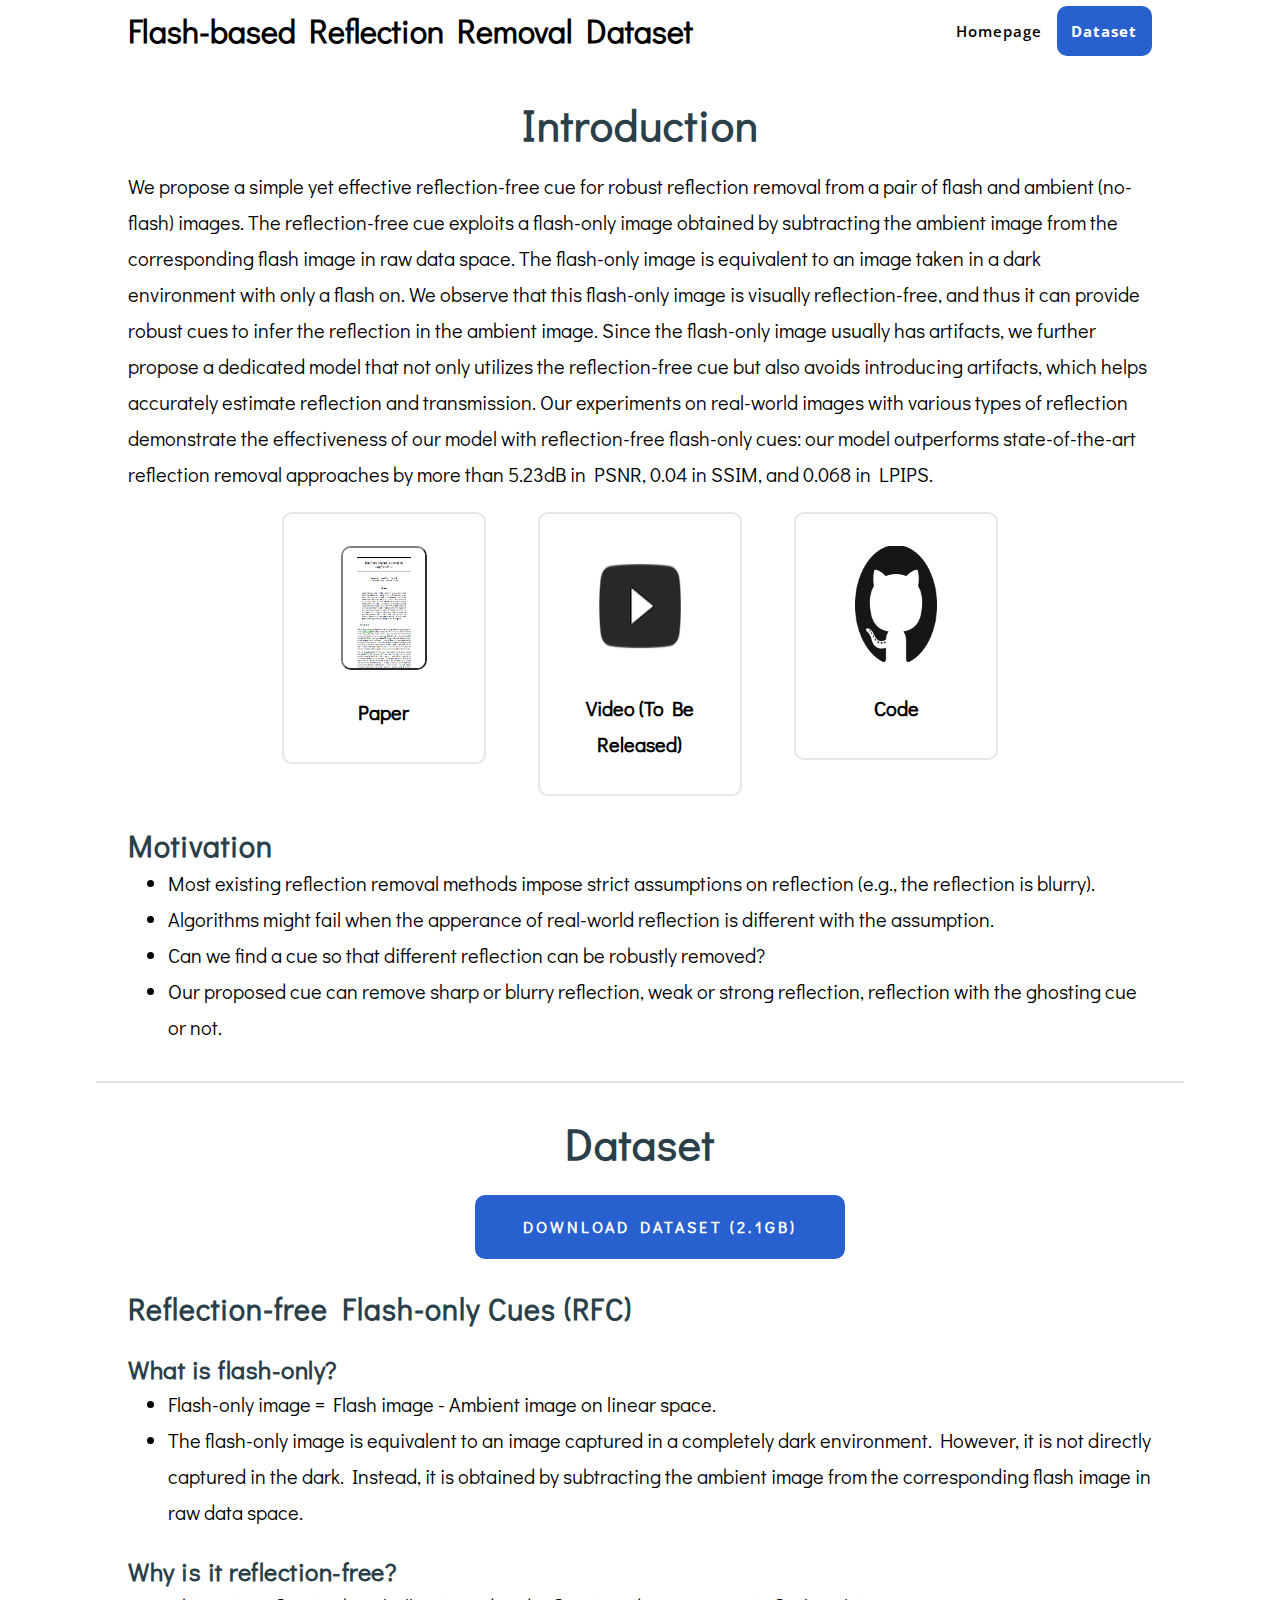
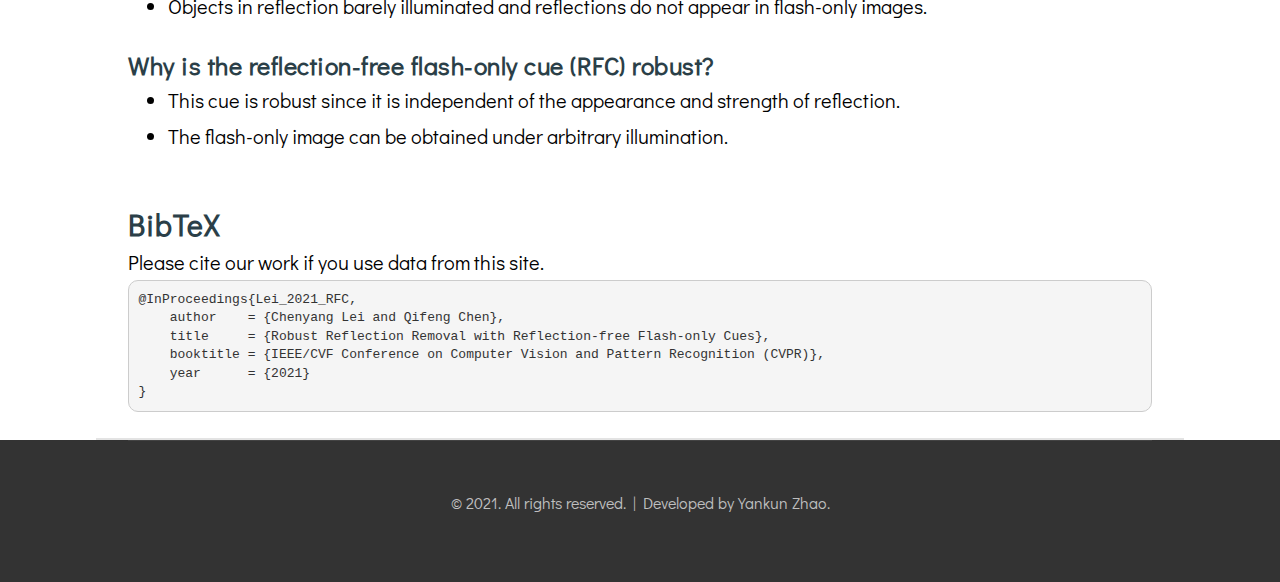
==== commit a642fd0d: "Update" ====
--- a/Flash-only Dataset.html
+++ b/Flash-only Dataset.html
@@ -6,7 +6,7 @@
 
 <head>
 <meta http-equiv="Content-Type" content="text/html; charset=utf-8" />
-<title>Reflection-free Flash-only Dataset</title>
+<title>Flash-based Reflection Removal Dataset</title>
 <meta name="keywords" content="" />
 <meta name="description" content="" />
 <link href="https://fonts.googleapis.com/css?family=Varela" rel="stylesheet" />
@@ -31,7 +31,7 @@
 	<div id="header-wrapper">
 	<div id="header" class="container">
 		<div id="logo">
-			<h1><a style="text-transform: none;" href="#header">Reflection-free Flash-only Dataset</a></h1>
+			<h1><a style="text-transform: none;" href="#header">Flash-based Reflection Removal Dataset</a></h1>
 		</div>
 		<div id="menu">
 			<ul>
@@ -40,9 +40,9 @@
 					<div class="dropdown">
 						<a class="dropbtn">Dataset</a>
 						<div class="dropdown-content">
-							<a href="Raw-RGB Dataset.html">Raw-RGB</a>
-						    <a href="Polarized Dataset.html">Polarized</a>
-						    <a href="Flash-only Dataset.html">Flash-only</a>
+							<a style="padding: 10px 0px;" href="Raw-RGB Dataset.html">Single Image</a>
+						    <a style="padding: 10px 0px;" href="Polarized Dataset.html">Polarization-based</a>
+						    <a style="padding: 10px 0px;" href="Flash-only Dataset.html">Flash-based</a>
 						</div>
 					</div>
 				</li>			
@@ -125,7 +125,7 @@
 		
 
 		<ul class="actions">
-			<li><a href="https://hkustconnect-my.sharepoint.com/:u:/g/personal/cleiaa_connect_ust_hk/EWv1afaxrhFKlbT7iX0b8FMB8R1ZeNyUWRQM__A_SPkVGQ?e=OoAlID" class="button">Download Dataset (X.XXGB)</a></li>
+			<li><a href="https://hkustconnect-my.sharepoint.com/:u:/g/personal/cleiaa_connect_ust_hk/EWv1afaxrhFKlbT7iX0b8FMB8R1ZeNyUWRQM__A_SPkVGQ?e=OoAlID" class="button">Download Dataset (2.1GB)</a></li>
 		</ul>
 
 
--- a/default.css
+++ b/default.css
@@ -729,7 +729,7 @@
 	display: none;
 	position: absolute;
 	background-color: #f1f1f1;
-	width: 100%;
+	width: 180%;
 	box-shadow: 0px 8px 16px 0px rgba(0,0,0,0.2);
 	z-index: 1;
 	overflow:auto;
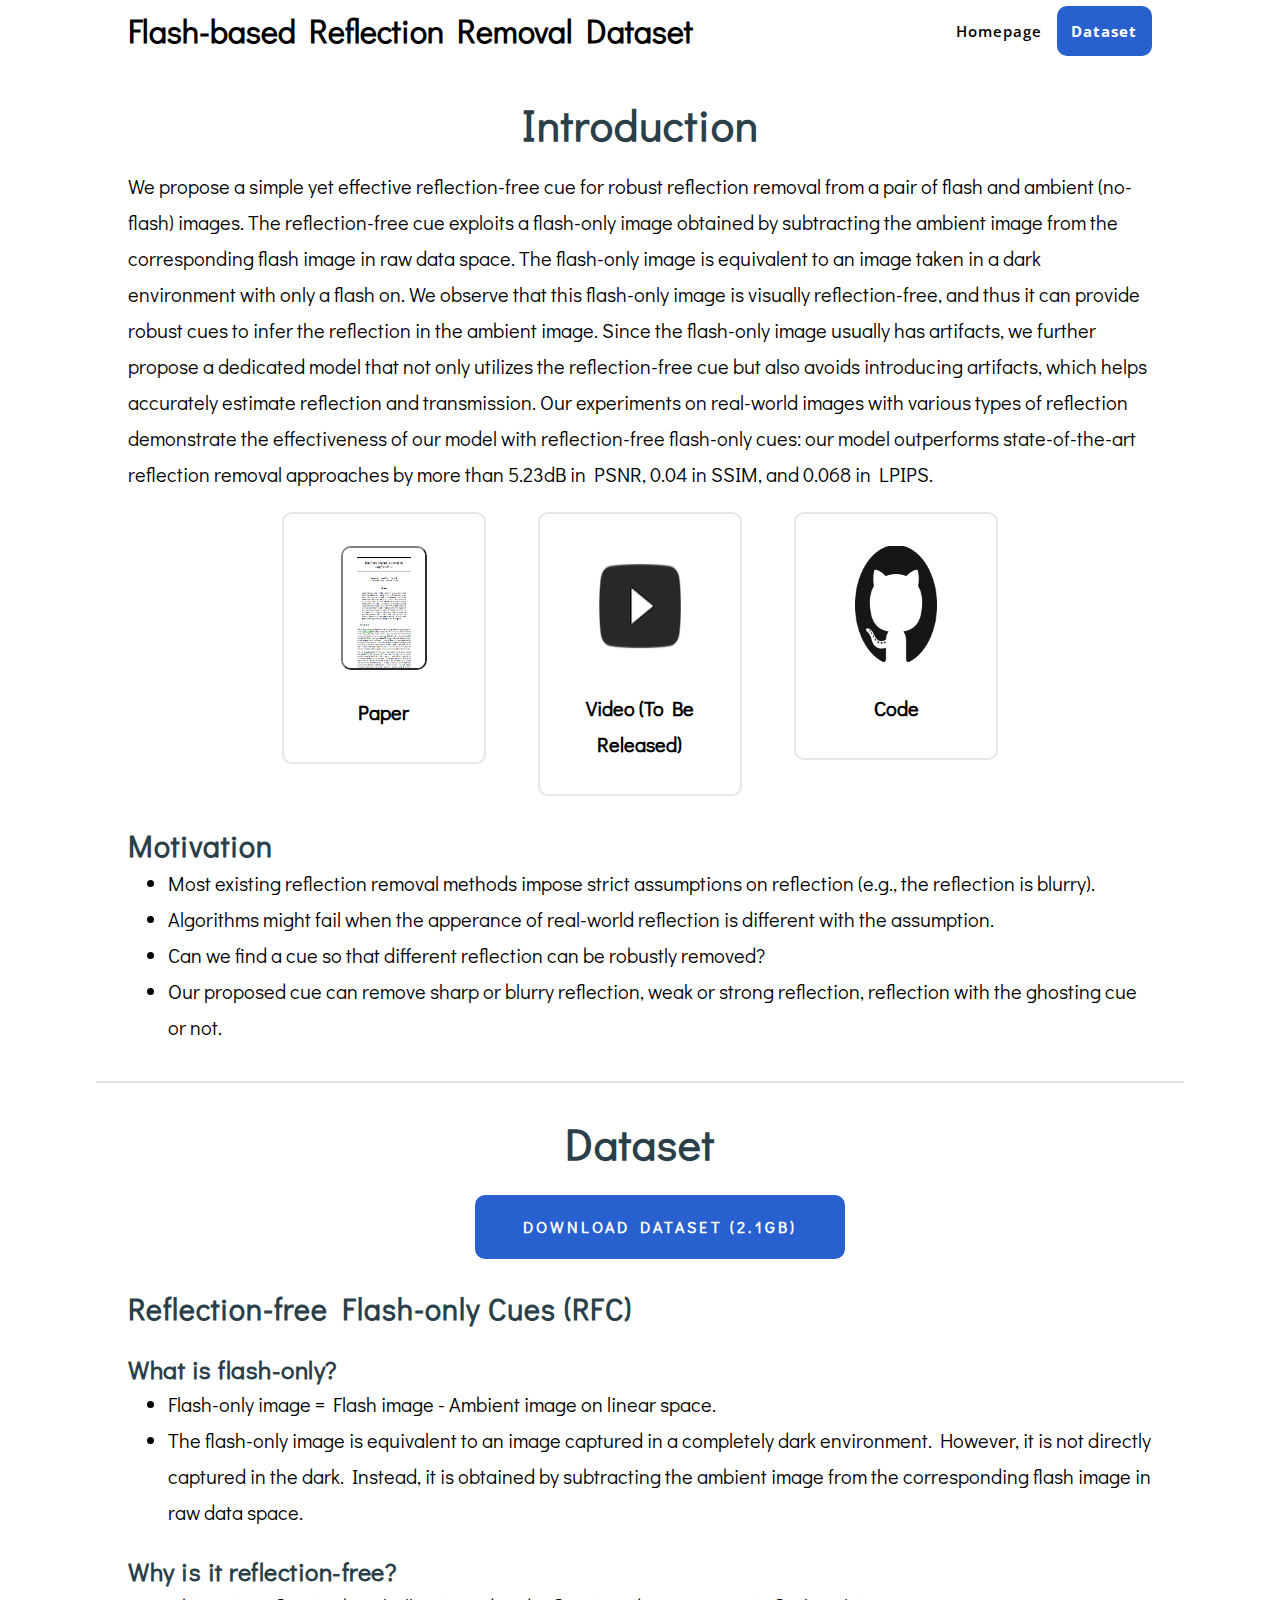
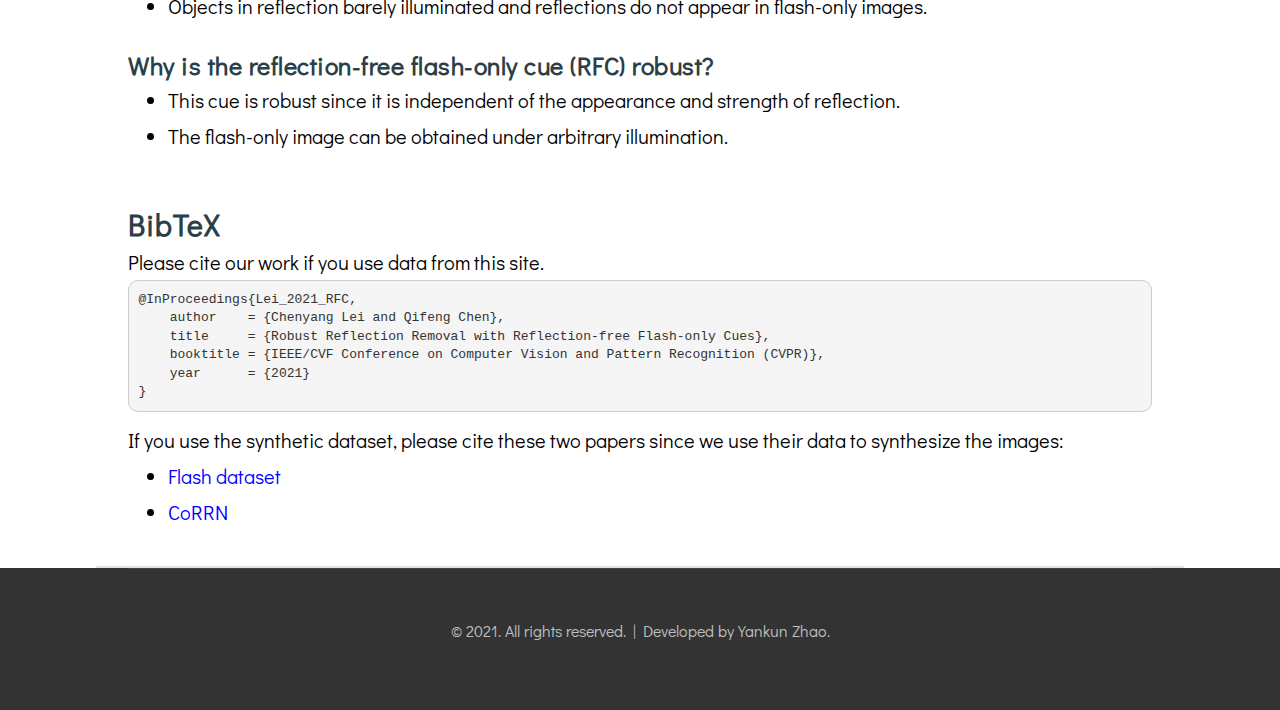
==== commit 4a3f35d6: "Add files via upload" ====
--- a/Flash-only Dataset.html
+++ b/Flash-only Dataset.html
@@ -40,7 +40,7 @@
 					<div class="dropdown">
 						<a class="dropbtn">Dataset</a>
 						<div class="dropdown-content">
-							<a style="padding: 10px 0px;" href="Raw-RGB Dataset.html">Single Image</a>
+							<a style="padding: 10px 0px;" href="Raw-RGB Dataset.html">Single-image</a>
 						    <a style="padding: 10px 0px;" href="Polarized Dataset.html">Polarization-based</a>
 						    <a style="padding: 10px 0px;" href="Flash-only Dataset.html">Flash-based</a>
 						</div>
@@ -185,8 +185,11 @@
     booktitle = {IEEE/CVF Conference on Computer Vision and Pattern Recognition (CVPR)},
     year      = {2021}
 }</pre>
-		
-
+		<p style="margin-block-end: 0em;">If you use the synthetic dataset, please cite these two papers since we use their data to synthesize the images:</p>
+		<ul style="list-style-type: disc; line-height: 180%; font-size: 20px;">
+          <li><a href="http://yaksoy.github.io/flashambient/">Flash dataset</a></li>
+          <li><a href="https://github.com/wanrenjie/CoRRN">CoRRN</a></li>
+        </ul>
 	</div>
 
 
